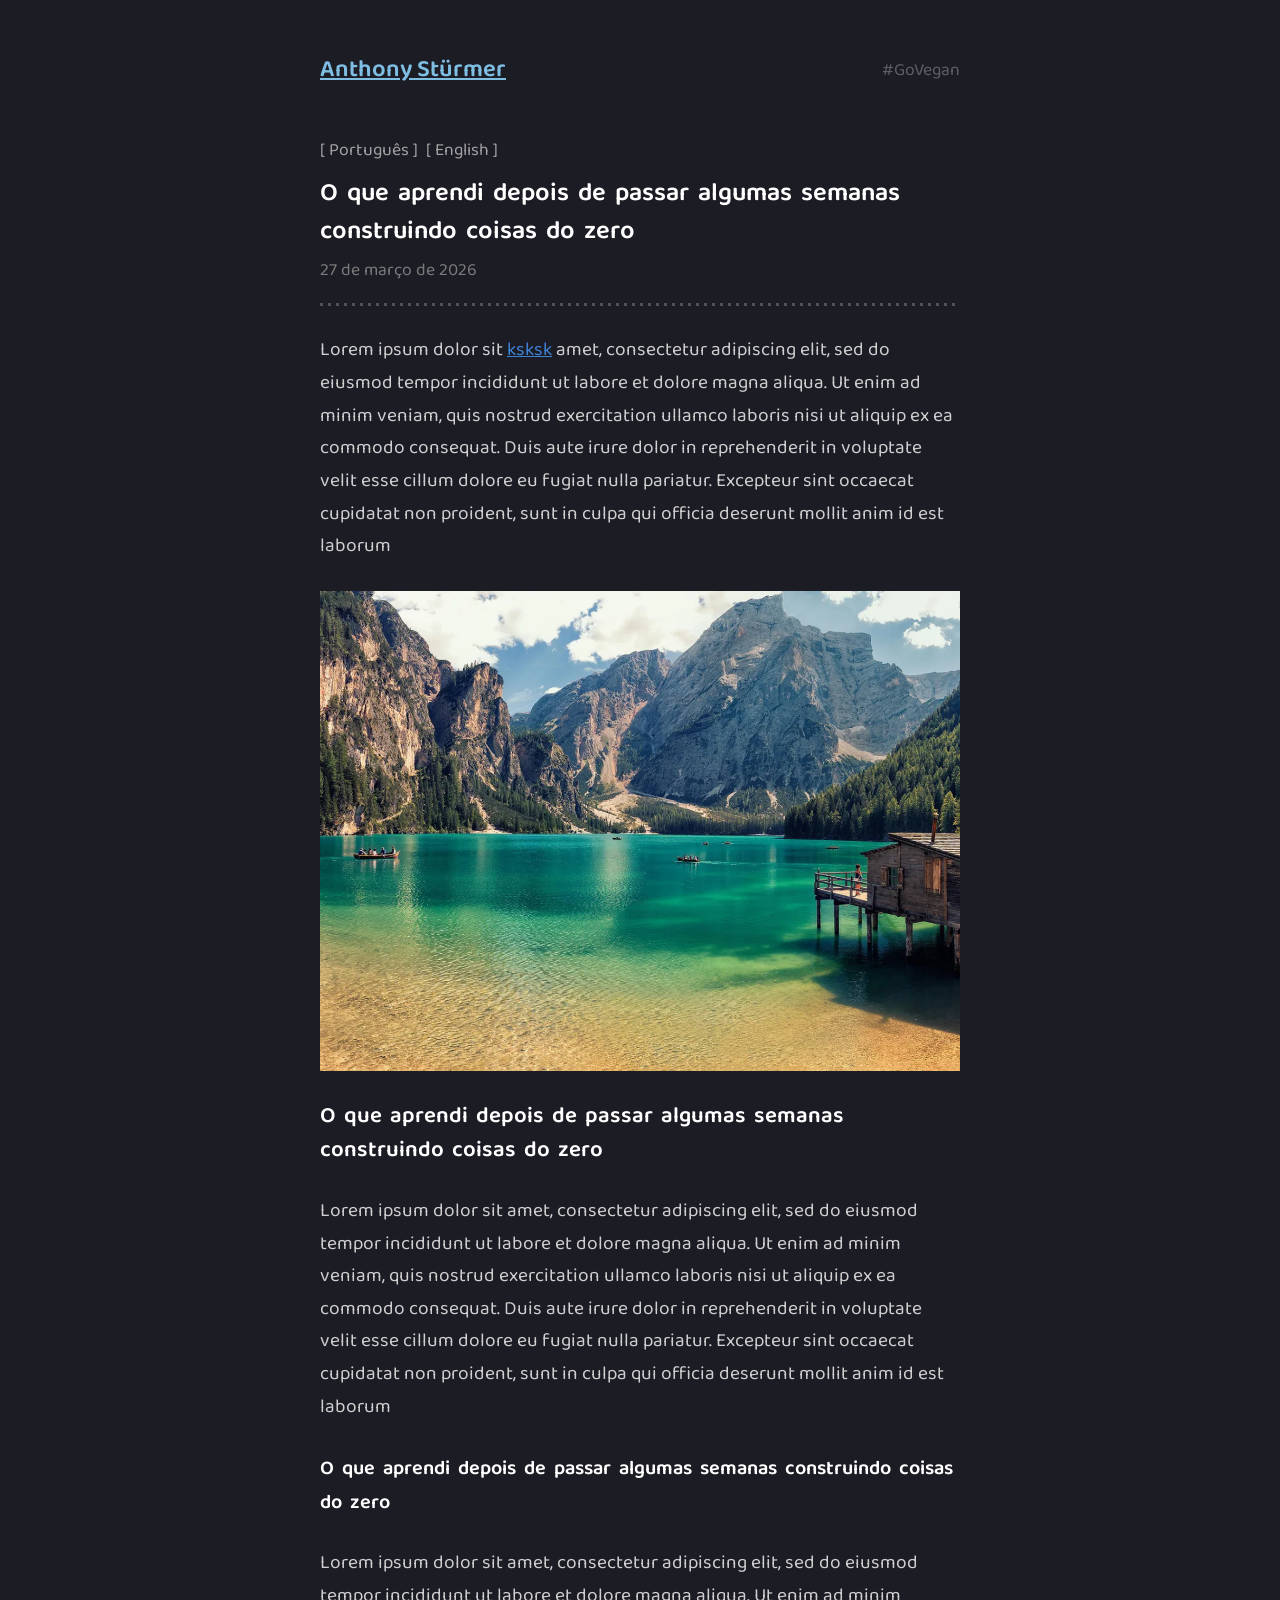
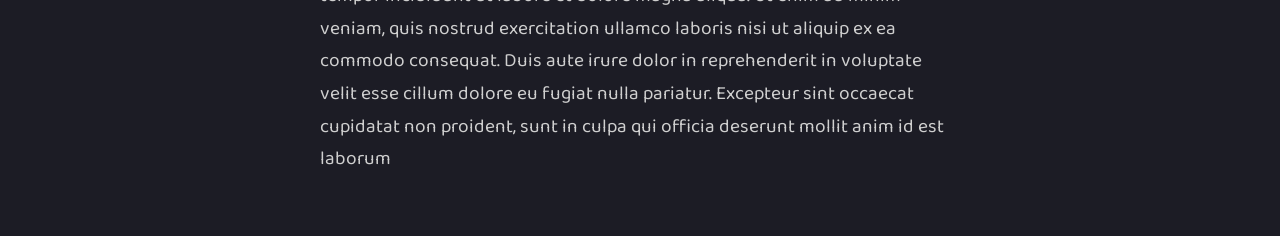
==== templates/posts.html @ 8fd53b9c "add initial files" ====
<!DOCTYPE html>
<html lang="en">
<head>


    <meta charset="UTF-8">
    <meta name="viewport" content="width=device-width, initial-scale=1.0">
    <title>Anthony Stürmer</title>
    <link rel="stylesheet" href="/global.css">
    <link rel="stylesheet" href="posts.css">


    <link rel="preconnect" href="https://fonts.googleapis.com" />
    <link rel="preconnect" href="https://fonts.gstatic.com" crossorigin />
    <link
      href="https://fonts.googleapis.com/css2?family=Atkinson+Hyperlegible+Next:ital,wght@0,200..800;1,200..800&display=swap"
      rel="stylesheet"
    />

 <link href="https://fonts.googleapis.com/css2?family=Baloo+2:wght@400..800&display=swap" rel="stylesheet">



<link rel="preconnect" href="https://fonts.googleapis.com">
<link rel="preconnect" href="https://fonts.gstatic.com" crossorigin>
<link href="https://fonts.googleapis.com/css2?family=Fraunces:ital,opsz,wght@0,9..144,100..900;1,9..144,100..900&family=Lora:ital,wght@0,400..700;1,400..700&display=swap" rel="stylesheet">

<link rel="preconnect" href="https://fonts.googleapis.com">
<link rel="preconnect" href="https://fonts.gstatic.com" crossorigin>
<link href="https://fonts.googleapis.com/css2?family=Baloo+2:wght@400..800&family=Pixelify+Sans:wght@400..700&display=swap" rel="stylesheet">

</head>
<body>

    <div class="main-container">
    <header class="page-header">

        <a href="/index.html" class="website-name">Anthony Stürmer</a>
        <p class="go-vegan">#GoVegan</p>

    </header>

    <nav class="page-options" aria-label="Opções da página">
        <a href="#pt">[ Português ]</a>
        <a href="#en">[ English ]</a>
    </nav>

    <main>



        <article>

            <header class="article-header"> 
            <h1>O que aprendi depois de passar algumas semanas construindo coisas do zero</h1>
            <time datetime="2026-03-27">27 de março de 2026</time>
                
            </header>


            <p>Lorem ipsum dolor sit <a href="">ksksk</a> amet, consectetur adipiscing elit, sed do eiusmod tempor incididunt ut labore et dolore magna aliqua. Ut enim ad minim veniam, quis nostrud exercitation ullamco laboris nisi ut aliquip ex ea commodo consequat. Duis aute irure dolor in reprehenderit in voluptate velit esse cillum dolore eu fugiat nulla pariatur. Excepteur sint occaecat cupidatat non proident, sunt in culpa qui officia deserunt mollit anim id est laborum</p>
            
            <img src="/images/test.webp">
            <h2>O que aprendi depois de passar algumas semanas construindo coisas do zero</h2>

            <p>Lorem ipsum dolor sit amet, consectetur adipiscing elit, sed do eiusmod tempor incididunt ut labore et dolore magna aliqua. Ut enim ad minim veniam, quis nostrud exercitation ullamco laboris nisi ut aliquip ex ea commodo consequat. Duis aute irure dolor in reprehenderit in voluptate velit esse cillum dolore eu fugiat nulla pariatur. Excepteur sint occaecat cupidatat non proident, sunt in culpa qui officia deserunt mollit anim id est laborum</p>

            <h3>O que aprendi depois de passar algumas semanas construindo coisas do zero</h3>

            <p>Lorem ipsum dolor sit amet, consectetur adipiscing elit, sed do eiusmod tempor incididunt ut labore et dolore magna aliqua. Ut enim ad minim veniam, quis nostrud exercitation ullamco laboris nisi ut aliquip ex ea commodo consequat. Duis aute irure dolor in reprehenderit in voluptate velit esse cillum dolore eu fugiat nulla pariatur. Excepteur sint occaecat cupidatat non proident, sunt in culpa qui officia deserunt mollit anim id est laborum</p>

        </article>

    </main>


    </div>
</body>
</html>
---- global.css ----
/* NORMALIZE: */

*,
*::before,
*::after {
    box-sizing: border-box;
}

html {
    line-height: 1.15;
    -webkit-text-size-adjust: 100%;
}

body {
    margin: 0;
}

main {
    display: block;
}

h1,
h2,
h3,
h4,
h5,
h6,
p,
figure,
blockquote {
    margin: 0;
}

ul,
ol {
    margin: 0;
    padding: 0;
    list-style: none;
}

a {
    color: inherit;
}

img,
picture,
video,
canvas,
svg {
    display: block;
    max-width: 100%;
}

button,
input,
textarea,
select {
    font: inherit;
}

button,
input,
textarea,
select {
    margin: 0;
}

button {
    cursor: pointer;
}

textarea {
    resize: vertical;
}

[hidden] {
    display: none !important;
}


/* GLOBAL CUSTON STYLES */ 

body {
    background-color: #1c1c25;
    display: flex;
    flex-direction: column;
    align-items: center;
}

* {
   
    color: white;
    font-family: "Baloo 2";
    font-weight: 100;
    
}

.website-name {

    font-size: 1.5rem;
    color: rgb(127, 190, 227);    
    font-weight: 500;
    text-decoration: none;
    font-weight: 600;
    text-decoration: underline;

}

.go-vegan {
    font-size: 1.1rem;
    color: rgba(255, 255, 255, 0.294);
}

.page-options {
    display: flex;
    flex-direction: row;
    gap: 8px;
    padding-bottom: 14px;
   
   
}

.page-options > button {
    background-color: transparent;
    border: 0px;
    padding: 0px;
    color: rgb(161, 161, 161);
    font-size: 1.1rem;
}

.page-options > a {
    text-decoration: none;
    color: rgb(161, 161, 161);
    font-size: 1.1rem;
}

.page-options > button:hover, .page-options > a:hover {
    text-decoration: underline;
}
---- templates/posts.css ----
.page-header {
    width: 100%;
    height: 140px;
    display: flex;
    align-items: center;
    justify-content: space-between;
}



.article-header {
    display: flex;
    flex-direction: column;
    gap: 10px;
    align-items: center;
        padding-bottom: 26px;
        background: repeating-linear-gradient(
        to right,
        #ffffff3b 0,
        #ffffff3b 3px,
        transparent 3px,
        transparent 8px
    );
    background-size: 100% 3px;
    background-position: bottom;
    background-repeat: no-repeat;
    cursor: pointer;
    text-decoration: none;
}

.article-header > time {
    color: rgb(122, 122, 122);
    font-size: 1.1rem;
    width: 100%;
}

h1 {
    word-spacing: 4px;
    line-height: 38px;
    color: rgb(255, 255, 255);
    font-size: 1.6rem;
    text-decoration: none;
    font-weight: 600;
}

h2 {
    word-spacing: 4px;
    line-height: 34px;
    color: rgb(255, 255, 255);
    font-size: 1.40rem;
    text-decoration: none;
    font-weight: 600;
}

h3 {
    word-spacing: 4px;
    line-height: 34px;
    color: rgb(255, 255, 255);
    font-size: 1.25rem;
    text-decoration: none;
    font-weight: 600;
}

.main-container {
    display: flex;
    flex-direction: column;
    width: 90%;
    max-width: 640px;
    min-height: 100vh;
    margin-bottom: 60px;
}

footer {
    width: 100%;
    margin-top: 70px;
    font-size: 1rem;
    display: flex;
    align-items: center;
    font-weight: 600;
}

article {
    display: flex;
    flex-direction: column;
    gap: 28px;
}

article > p {
    color: #cfcfcf;
    font-size: 1.2rem;
    line-height: 1.7;
    
}

img {
    width: 100%;

}

p > a {

   
    color: rgb(61, 129, 211);
}
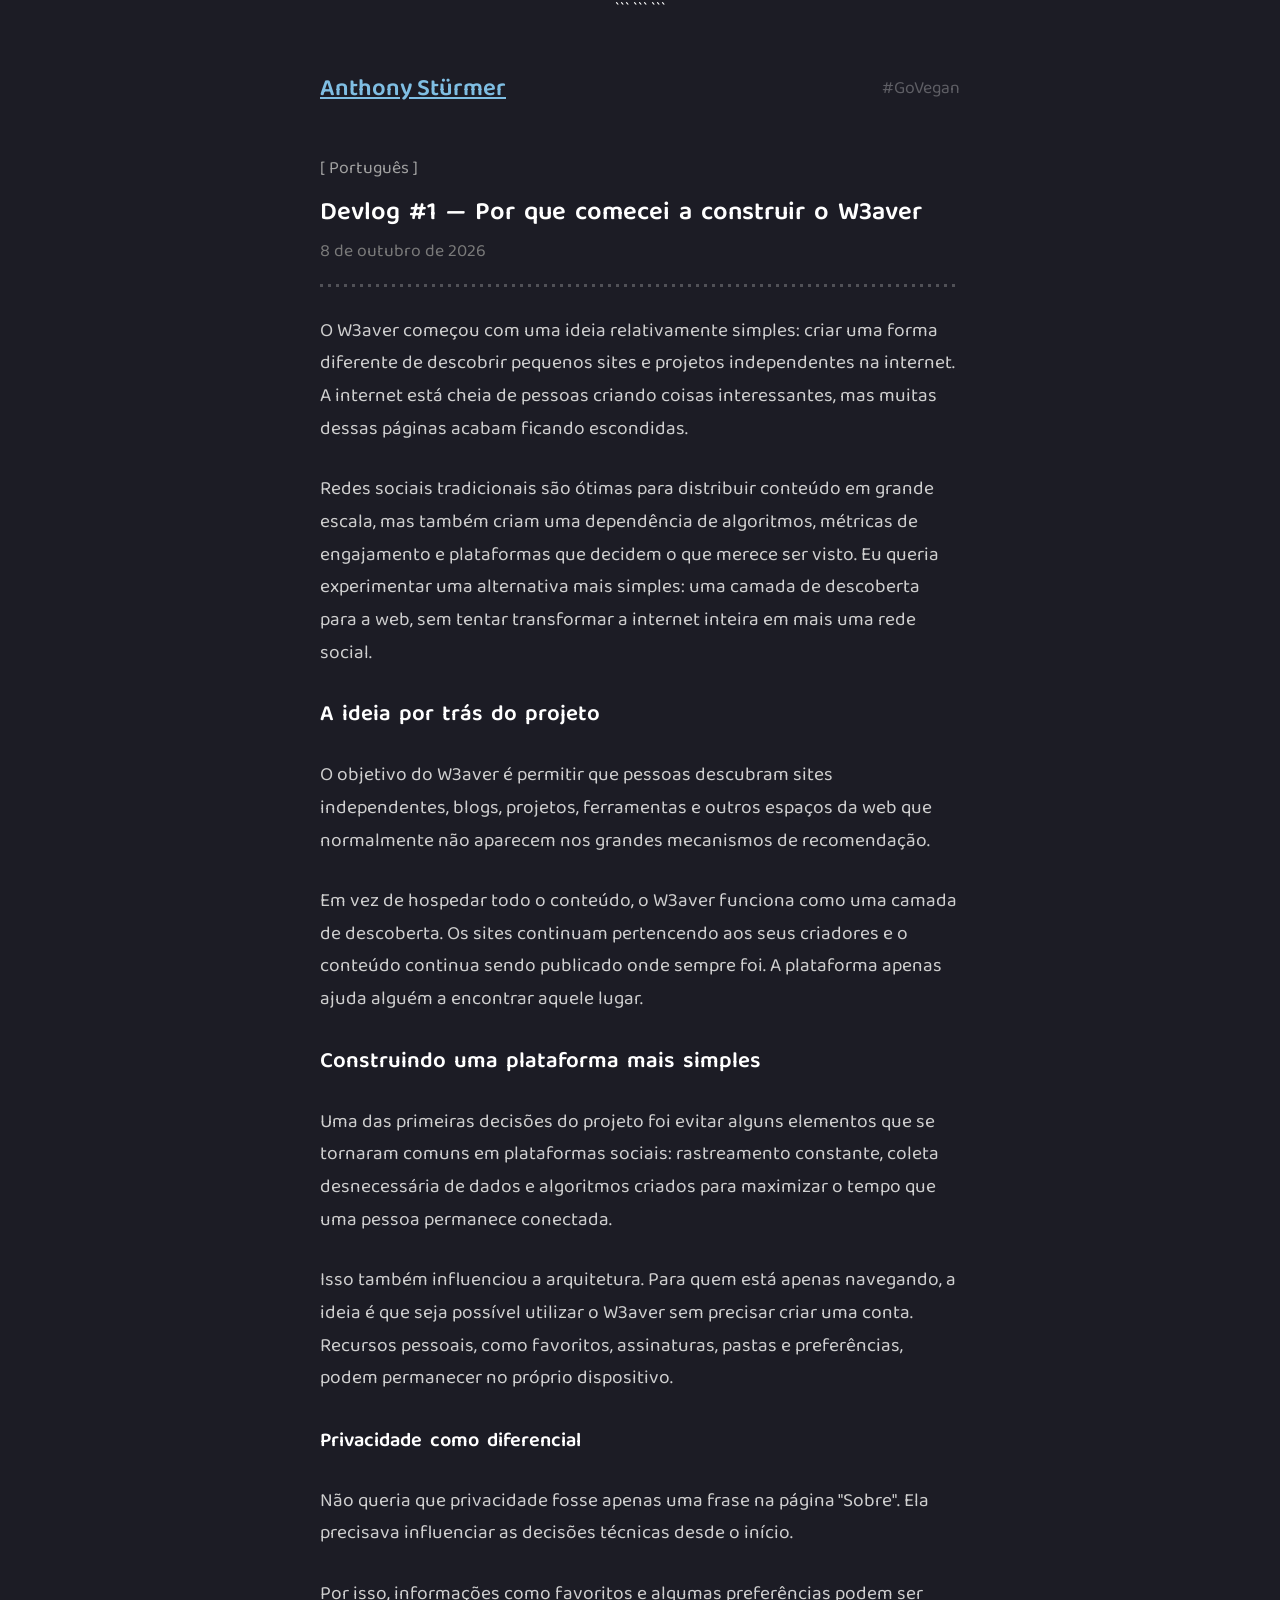
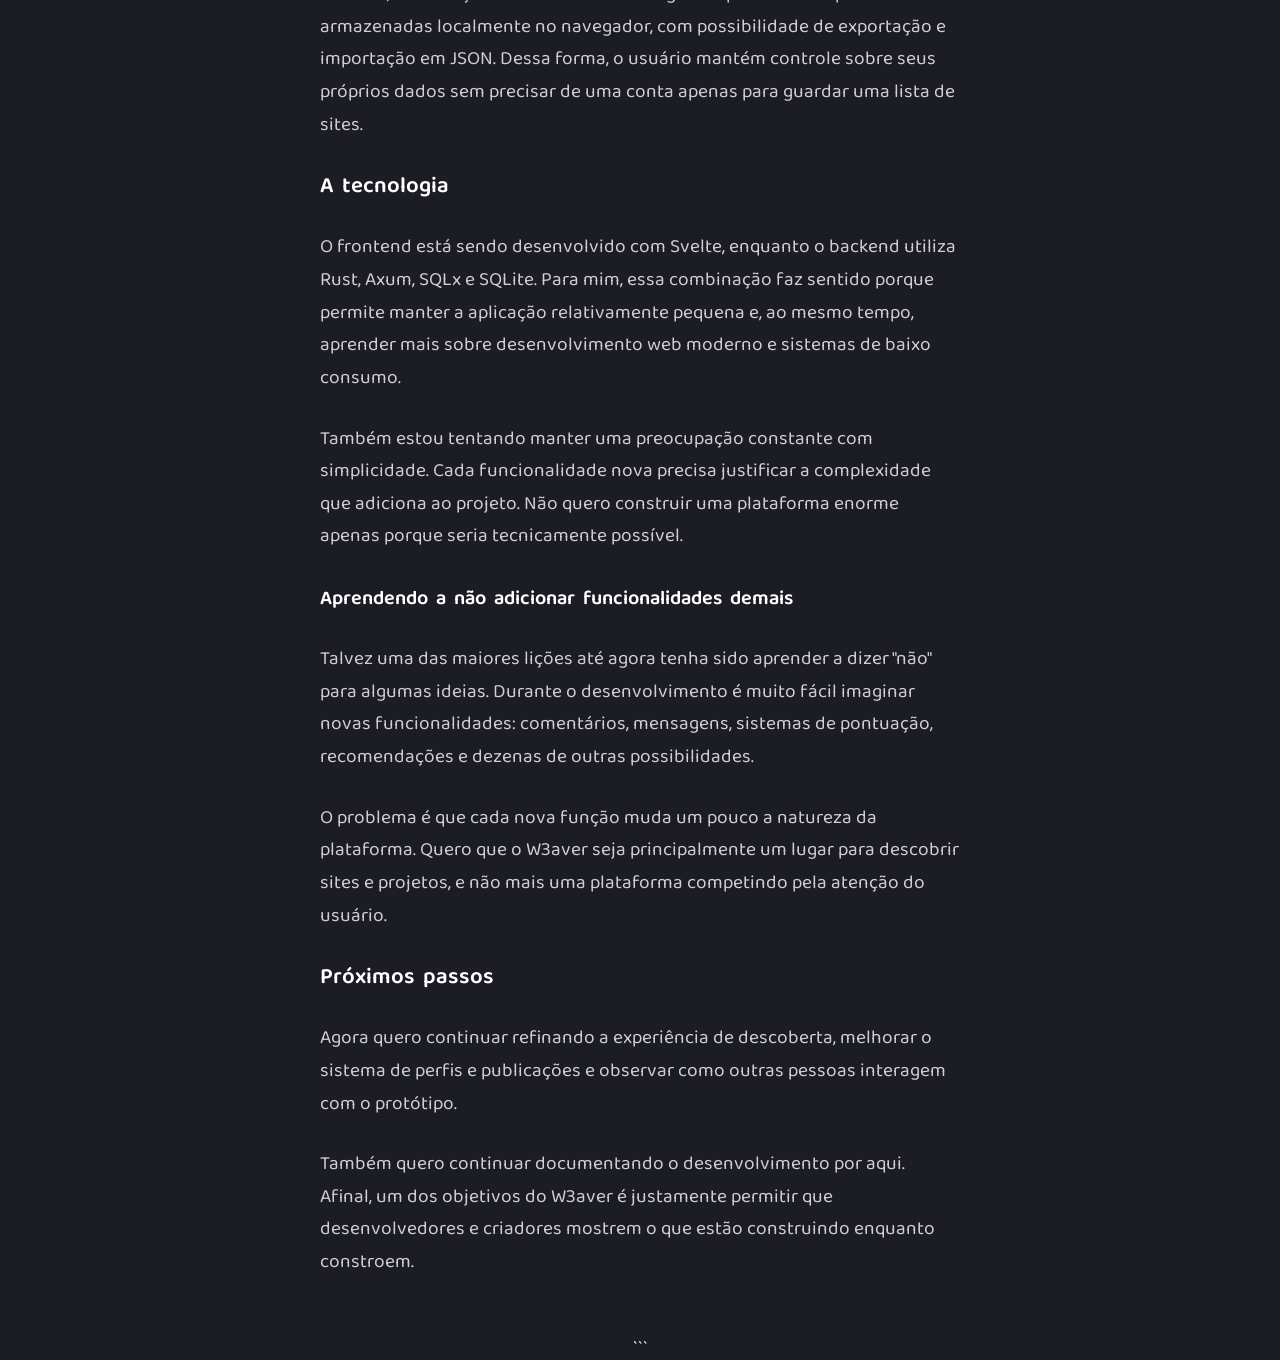
==== commit 6fa704c1: "post de exemplo para o Sebrae Supernova" ====
--- a/templates/posts.html
+++ b/templates/posts.html
@@ -1,79 +1,178 @@
 <!DOCTYPE html>
-<html lang="en">
+
+<html lang="pt-BR">
 <head>
 
+```
+<meta charset="UTF-8">
+<meta name="viewport" content="width=device-width, initial-scale=1.0">
+<title>Anthony Stürmer</title>
 
-    <meta charset="UTF-8">
-    <meta name="viewport" content="width=device-width, initial-scale=1.0">
-    <title>Anthony Stürmer</title>
-    <link rel="stylesheet" href="/global.css">
-    <link rel="stylesheet" href="posts.css">
-
-
-    <link rel="preconnect" href="https://fonts.googleapis.com" />
-    <link rel="preconnect" href="https://fonts.gstatic.com" crossorigin />
-    <link
-      href="https://fonts.googleapis.com/css2?family=Atkinson+Hyperlegible+Next:ital,wght@0,200..800;1,200..800&display=swap"
-      rel="stylesheet"
-    />
-
- <link href="https://fonts.googleapis.com/css2?family=Baloo+2:wght@400..800&display=swap" rel="stylesheet">
-
-
+<link rel="stylesheet" href="../global.css">
+<link rel="stylesheet" href="posts.css">
 
 <link rel="preconnect" href="https://fonts.googleapis.com">
 <link rel="preconnect" href="https://fonts.gstatic.com" crossorigin>
-<link href="https://fonts.googleapis.com/css2?family=Fraunces:ital,opsz,wght@0,9..144,100..900;1,9..144,100..900&family=Lora:ital,wght@0,400..700;1,400..700&display=swap" rel="stylesheet">
 
-<link rel="preconnect" href="https://fonts.googleapis.com">
-<link rel="preconnect" href="https://fonts.gstatic.com" crossorigin>
-<link href="https://fonts.googleapis.com/css2?family=Baloo+2:wght@400..800&family=Pixelify+Sans:wght@400..700&display=swap" rel="stylesheet">
+<link
+  href="https://fonts.googleapis.com/css2?family=Atkinson+Hyperlegible+Next:ital,wght@0,200..800;1,200..800&display=swap"
+  rel="stylesheet"
+>
+
+<link
+  href="https://fonts.googleapis.com/css2?family=Baloo+2:wght@400..800&display=swap"
+  rel="stylesheet"
+>
+
+<link
+  href="https://fonts.googleapis.com/css2?family=Fraunces:ital,opsz,wght@0,9..144,100..900;1,9..144,100..900&family=Lora:ital,wght@0,400..700;1,400..700&display=swap"
+  rel="stylesheet"
+>
+
+<link
+  href="https://fonts.googleapis.com/css2?family=Pixelify+Sans:wght@400..700&display=swap"
+  rel="stylesheet"
+>
+```
 
 </head>
+
 <body>
 
-    <div class="main-container">
+```
+<div class="main-container">
+
     <header class="page-header">
 
-        <a href="/index.html" class="website-name">Anthony Stürmer</a>
+        <a href="../index.html" class="website-name">
+            Anthony Stürmer
+        </a>
+
         <p class="go-vegan">#GoVegan</p>
 
     </header>
 
     <nav class="page-options" aria-label="Opções da página">
         <a href="#pt">[ Português ]</a>
-        <a href="#en">[ English ]</a>
+        <!--<a href="#en">[ English ]</a>-->
     </nav>
 
-    <main>
-
-
+    <main id="pt">
 
         <article>
 
-            <header class="article-header"> 
-            <h1>O que aprendi depois de passar algumas semanas construindo coisas do zero</h1>
-            <time datetime="2026-03-27">27 de março de 2026</time>
-                
+            <header class="article-header">
+
+                <h1>Devlog #1 — Por que comecei a construir o W3aver</h1>
+
+                <time datetime="2026-10-08">
+                    8 de outubro de 2026
+                </time>
+
             </header>
 
+            <p>
+                O W3aver começou com uma ideia relativamente simples: criar uma forma diferente de descobrir
+                pequenos sites e projetos independentes na internet. A internet está cheia de pessoas criando coisas
+                interessantes, mas muitas dessas páginas acabam ficando escondidas.
+            </p>
 
-            <p>Lorem ipsum dolor sit <a href="">ksksk</a> amet, consectetur adipiscing elit, sed do eiusmod tempor incididunt ut labore et dolore magna aliqua. Ut enim ad minim veniam, quis nostrud exercitation ullamco laboris nisi ut aliquip ex ea commodo consequat. Duis aute irure dolor in reprehenderit in voluptate velit esse cillum dolore eu fugiat nulla pariatur. Excepteur sint occaecat cupidatat non proident, sunt in culpa qui officia deserunt mollit anim id est laborum</p>
-            
-            <img src="/images/test.webp">
-            <h2>O que aprendi depois de passar algumas semanas construindo coisas do zero</h2>
+            <p>
+                Redes sociais tradicionais são ótimas para distribuir conteúdo em grande escala, mas também criam
+                uma dependência de algoritmos, métricas de engajamento e plataformas que decidem o que merece ser
+                visto. Eu queria experimentar uma alternativa mais simples: uma camada de descoberta para a web,
+                sem tentar transformar a internet inteira em mais uma rede social.
+            </p>
 
-            <p>Lorem ipsum dolor sit amet, consectetur adipiscing elit, sed do eiusmod tempor incididunt ut labore et dolore magna aliqua. Ut enim ad minim veniam, quis nostrud exercitation ullamco laboris nisi ut aliquip ex ea commodo consequat. Duis aute irure dolor in reprehenderit in voluptate velit esse cillum dolore eu fugiat nulla pariatur. Excepteur sint occaecat cupidatat non proident, sunt in culpa qui officia deserunt mollit anim id est laborum</p>
+            <h2>A ideia por trás do projeto</h2>
 
-            <h3>O que aprendi depois de passar algumas semanas construindo coisas do zero</h3>
+            <p>
+                O objetivo do W3aver é permitir que pessoas descubram sites independentes, blogs, projetos,
+                ferramentas e outros espaços da web que normalmente não aparecem nos grandes mecanismos de
+                recomendação.
+            </p>
 
-            <p>Lorem ipsum dolor sit amet, consectetur adipiscing elit, sed do eiusmod tempor incididunt ut labore et dolore magna aliqua. Ut enim ad minim veniam, quis nostrud exercitation ullamco laboris nisi ut aliquip ex ea commodo consequat. Duis aute irure dolor in reprehenderit in voluptate velit esse cillum dolore eu fugiat nulla pariatur. Excepteur sint occaecat cupidatat non proident, sunt in culpa qui officia deserunt mollit anim id est laborum</p>
+            <p>
+                Em vez de hospedar todo o conteúdo, o W3aver funciona como uma camada de descoberta. Os sites
+                continuam pertencendo aos seus criadores e o conteúdo continua sendo publicado onde sempre foi.
+                A plataforma apenas ajuda alguém a encontrar aquele lugar.
+            </p>
+
+            <h2>Construindo uma plataforma mais simples</h2>
+
+            <p>
+                Uma das primeiras decisões do projeto foi evitar alguns elementos que se tornaram comuns em
+                plataformas sociais: rastreamento constante, coleta desnecessária de dados e algoritmos criados
+                para maximizar o tempo que uma pessoa permanece conectada.
+            </p>
+
+            <p>
+                Isso também influenciou a arquitetura. Para quem está apenas navegando, a ideia é que seja possível
+                utilizar o W3aver sem precisar criar uma conta. Recursos pessoais, como favoritos, assinaturas,
+                pastas e preferências, podem permanecer no próprio dispositivo.
+            </p>
+
+            <h3>Privacidade como diferencial</h3>
+
+            <p>
+                Não queria que privacidade fosse apenas uma frase na página "Sobre". Ela precisava influenciar as
+                decisões técnicas desde o início.
+            </p>
+
+            <p>
+                Por isso, informações como favoritos e algumas preferências podem ser armazenadas localmente no
+                navegador, com possibilidade de exportação e importação em JSON. Dessa forma, o usuário mantém
+                controle sobre seus próprios dados sem precisar de uma conta apenas para guardar uma lista de sites.
+            </p>
+
+            <h2>A tecnologia</h2>
+
+            <p>
+                O frontend está sendo desenvolvido com Svelte, enquanto o backend utiliza Rust, Axum, SQLx e
+                SQLite. Para mim, essa combinação faz sentido porque permite manter a aplicação relativamente
+                pequena e, ao mesmo tempo, aprender mais sobre desenvolvimento web moderno e sistemas de baixo
+                consumo.
+            </p>
+
+            <p>
+                Também estou tentando manter uma preocupação constante com simplicidade. Cada funcionalidade nova
+                precisa justificar a complexidade que adiciona ao projeto. Não quero construir uma plataforma
+                enorme apenas porque seria tecnicamente possível.
+            </p>
+
+            <h3>Aprendendo a não adicionar funcionalidades demais</h3>
+
+            <p>
+                Talvez uma das maiores lições até agora tenha sido aprender a dizer "não" para algumas ideias.
+                Durante o desenvolvimento é muito fácil imaginar novas funcionalidades: comentários, mensagens,
+                sistemas de pontuação, recomendações e dezenas de outras possibilidades.
+            </p>
+
+            <p>
+                O problema é que cada nova função muda um pouco a natureza da plataforma. Quero que o W3aver seja
+                principalmente um lugar para descobrir sites e projetos, e não mais uma plataforma competindo pela
+                atenção do usuário.
+            </p>
+
+            <h2>Próximos passos</h2>
+
+            <p>
+                Agora quero continuar refinando a experiência de descoberta, melhorar o sistema de perfis e
+                publicações e observar como outras pessoas interagem com o protótipo.
+            </p>
+
+            <p>
+                Também quero continuar documentando o desenvolvimento por aqui. Afinal, um dos objetivos do W3aver
+                é justamente permitir que desenvolvedores e criadores mostrem o que estão construindo enquanto
+                constroem.
+            </p>
 
         </article>
 
     </main>
 
+</div>
+```
 
-    </div>
 </body>
-</html>+</html>
--- a/templates/posts.css
+++ b/templates/posts.css
@@ -17,9 +17,9 @@
     display: flex;
     flex-direction: column;
     gap: 10px;
-    align-items: center;
-        padding-bottom: 26px;
-        background: repeating-linear-gradient(
+    align-items: start;
+    padding-bottom: 26px;
+    background: repeating-linear-gradient(
         to right,
         #ffffff3b 0,
         #ffffff3b 3px,
@@ -37,6 +37,7 @@
     color: rgb(122, 122, 122);
     font-size: 1.1rem;
     width: 100%;
+
 }
 
 h1 {
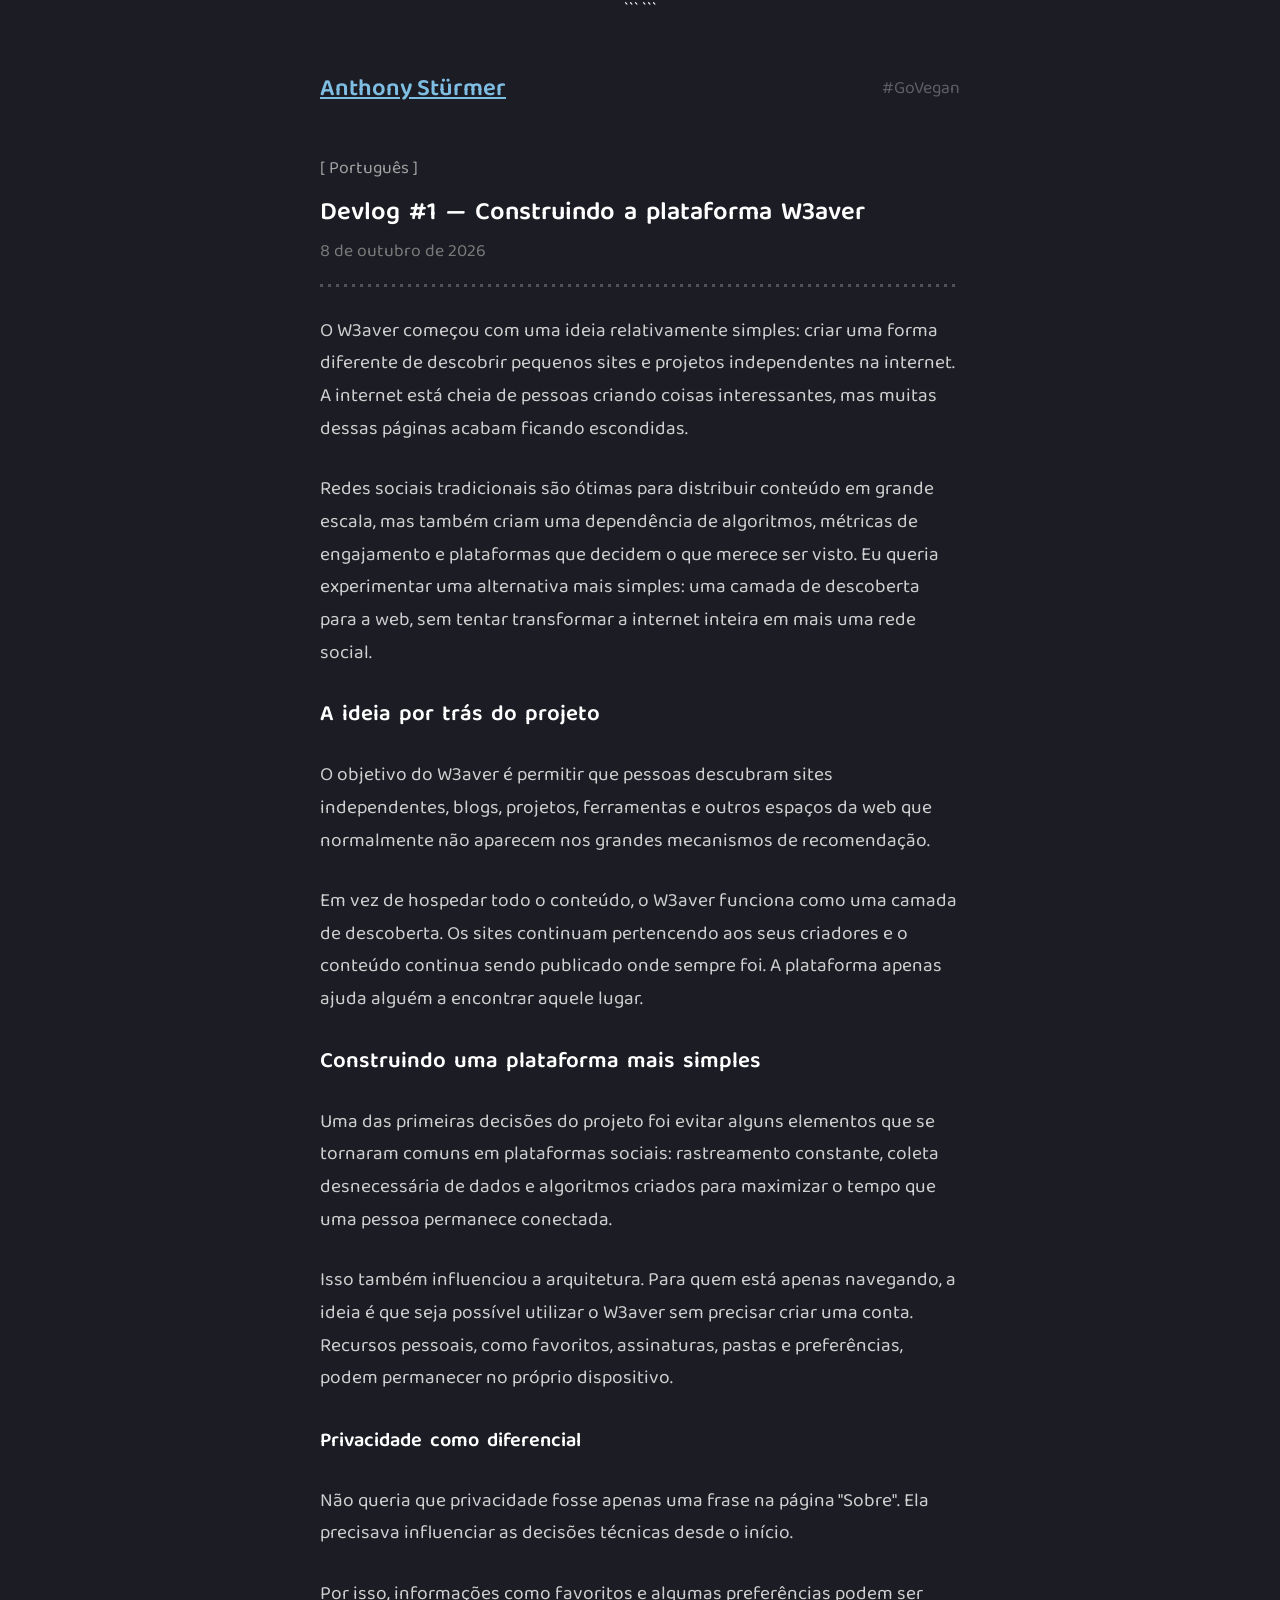
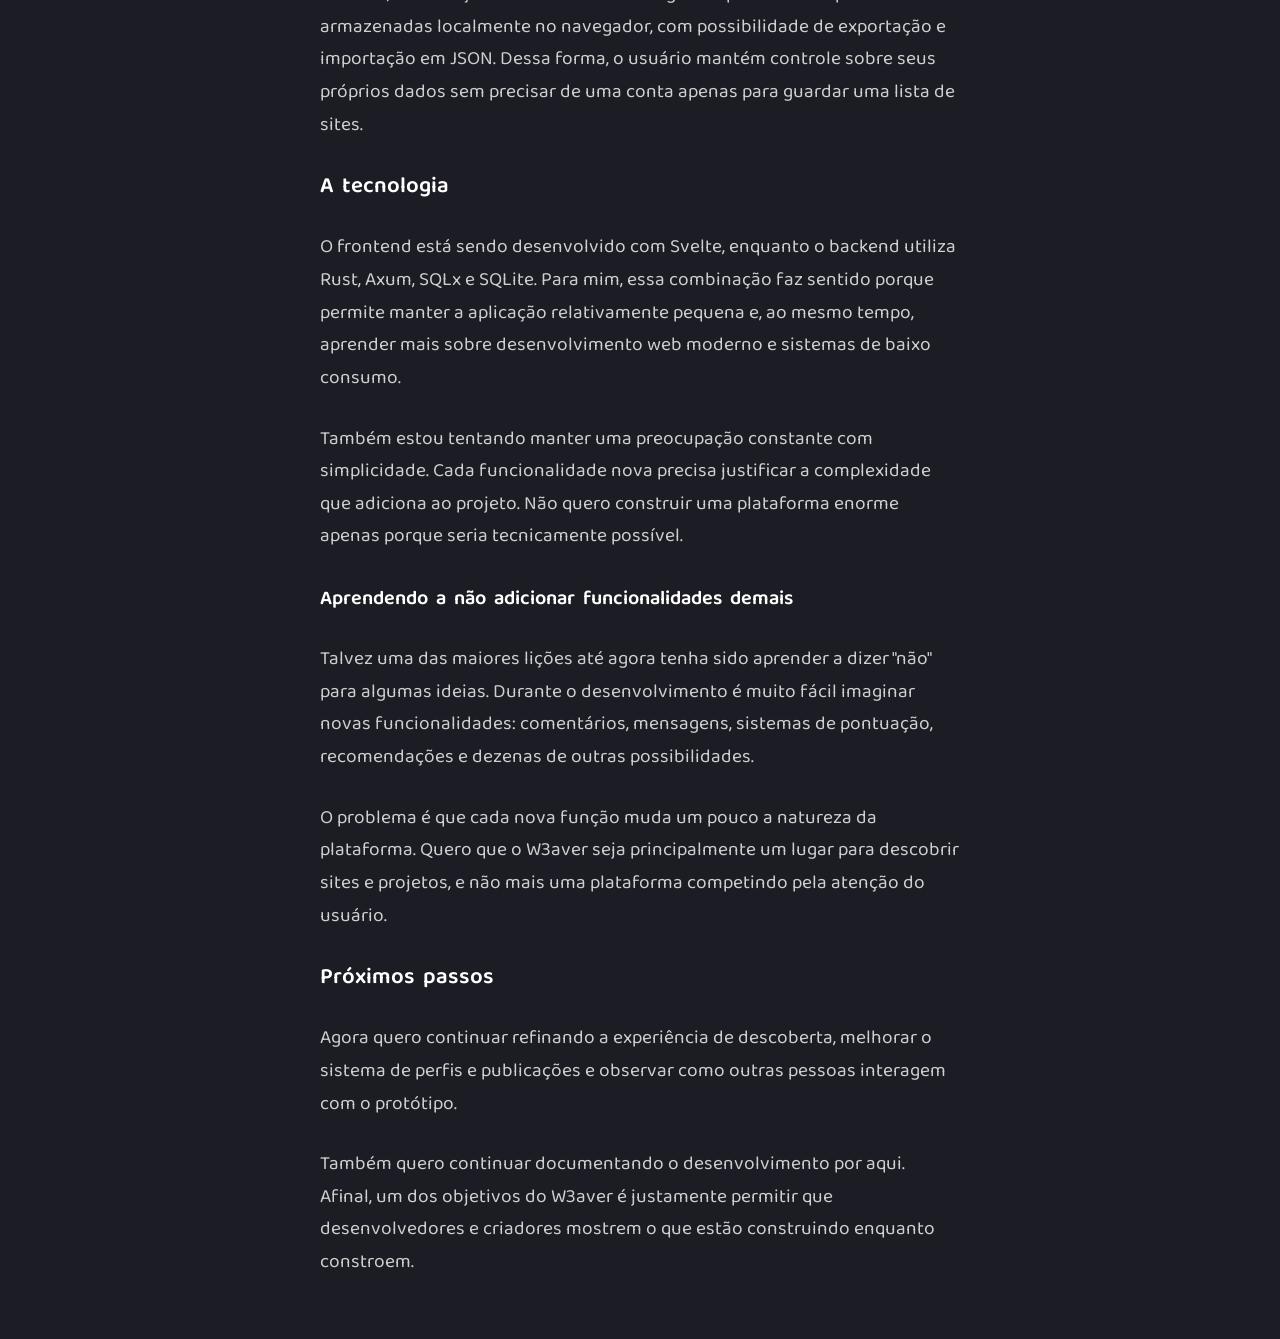
==== commit 84e5440b: "correção de erros nos caminhos" ====
--- a/templates/posts.html
+++ b/templates/posts.html
@@ -3,7 +3,6 @@
 <html lang="pt-BR">
 <head>
 
-```
 <meta charset="UTF-8">
 <meta name="viewport" content="width=device-width, initial-scale=1.0">
 <title>Anthony Stürmer</title>
@@ -63,7 +62,7 @@
 
             <header class="article-header">
 
-                <h1>Devlog #1 — Por que comecei a construir o W3aver</h1>
+                <h1>Devlog #1 — Construindo a plataforma W3aver</h1>
 
                 <time datetime="2026-10-08">
                     8 de outubro de 2026
@@ -172,7 +171,5 @@
     </main>
 
 </div>
-```
-
 </body>
 </html>
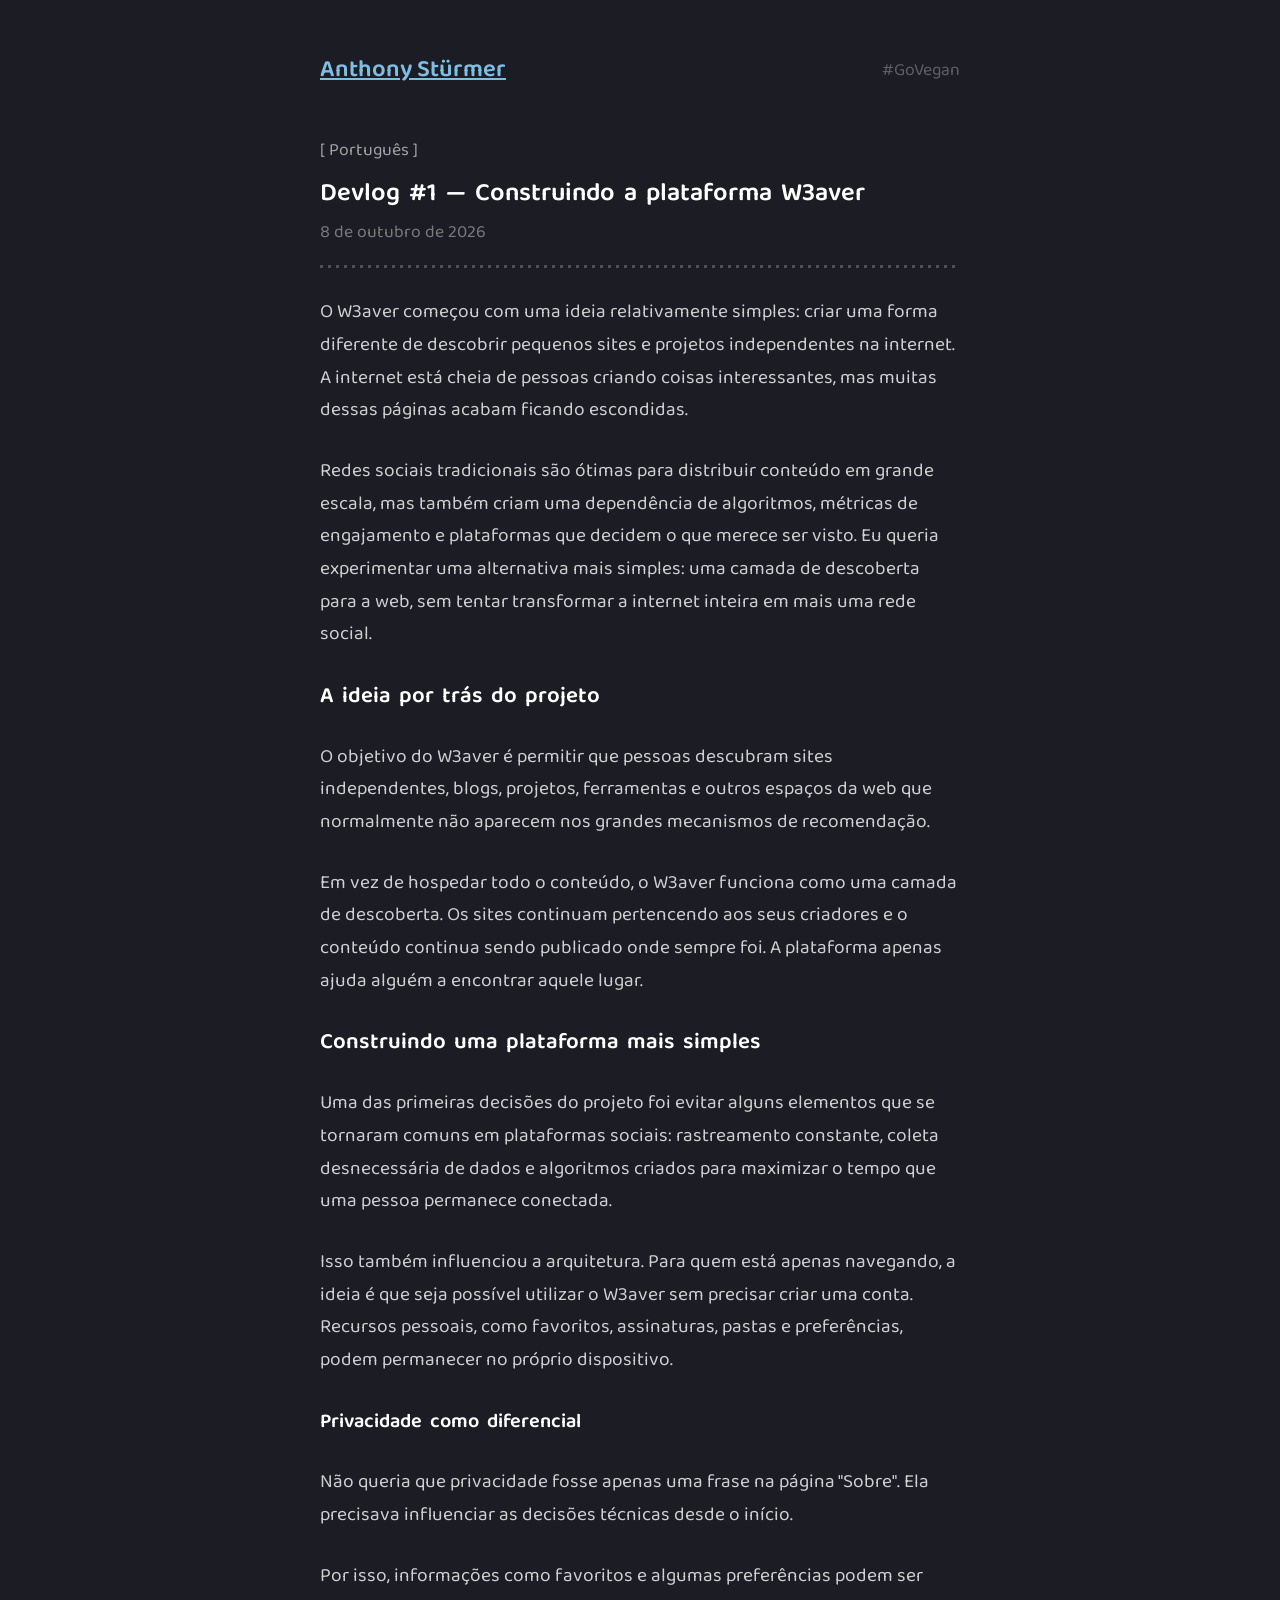
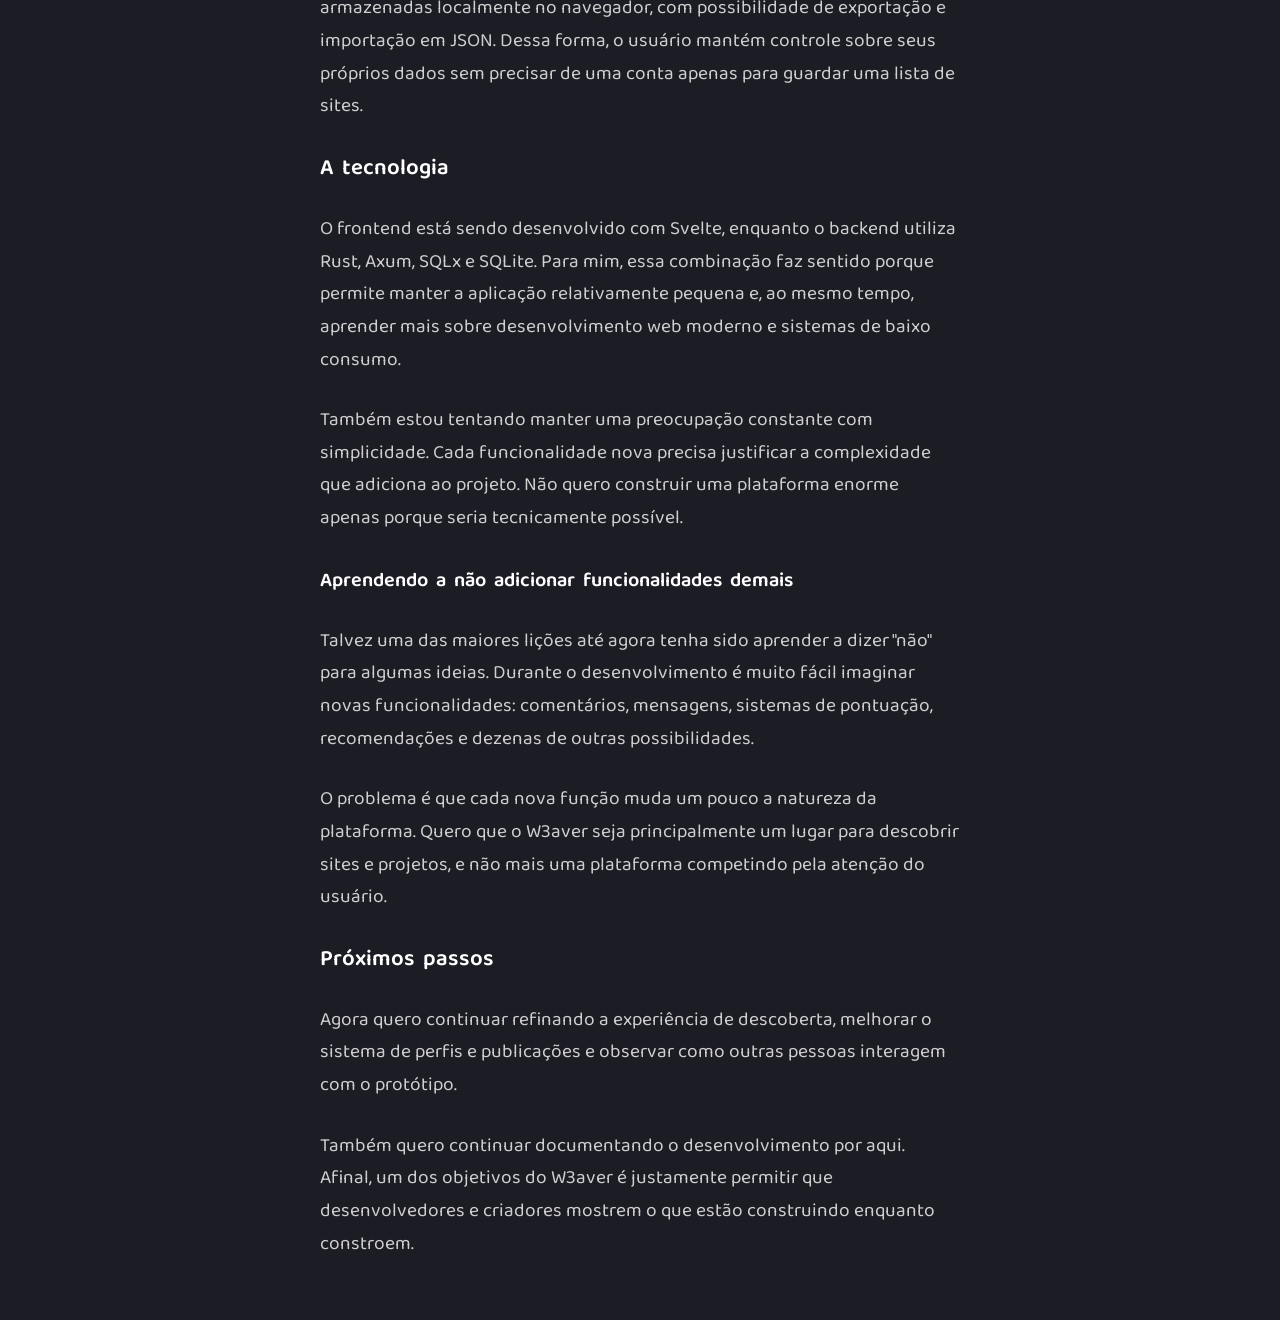
==== commit b9cc71e2: "pequeno ajuste" ====
--- a/templates/posts.html
+++ b/templates/posts.html
@@ -32,13 +32,10 @@
   href="https://fonts.googleapis.com/css2?family=Pixelify+Sans:wght@400..700&display=swap"
   rel="stylesheet"
 >
-```
-
 </head>
 
 <body>
 
-```
 <div class="main-container">
 
     <header class="page-header">
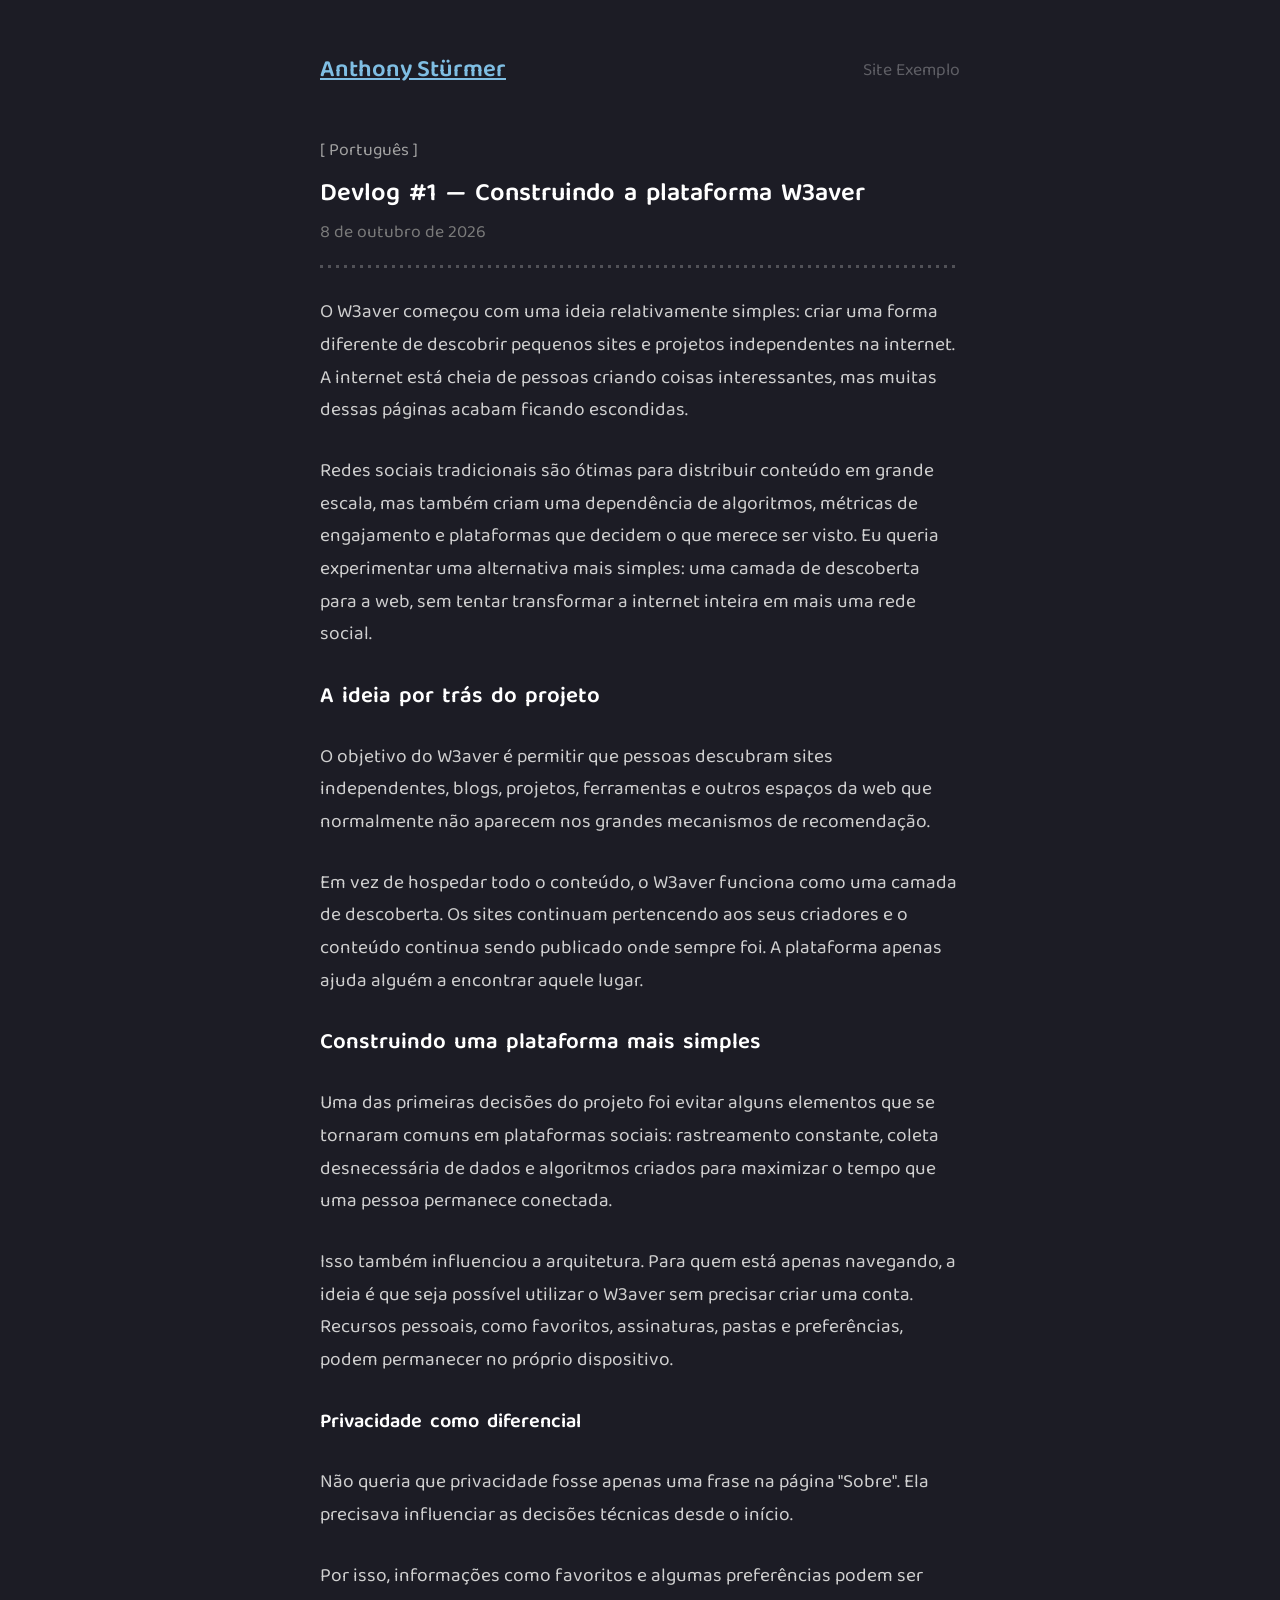
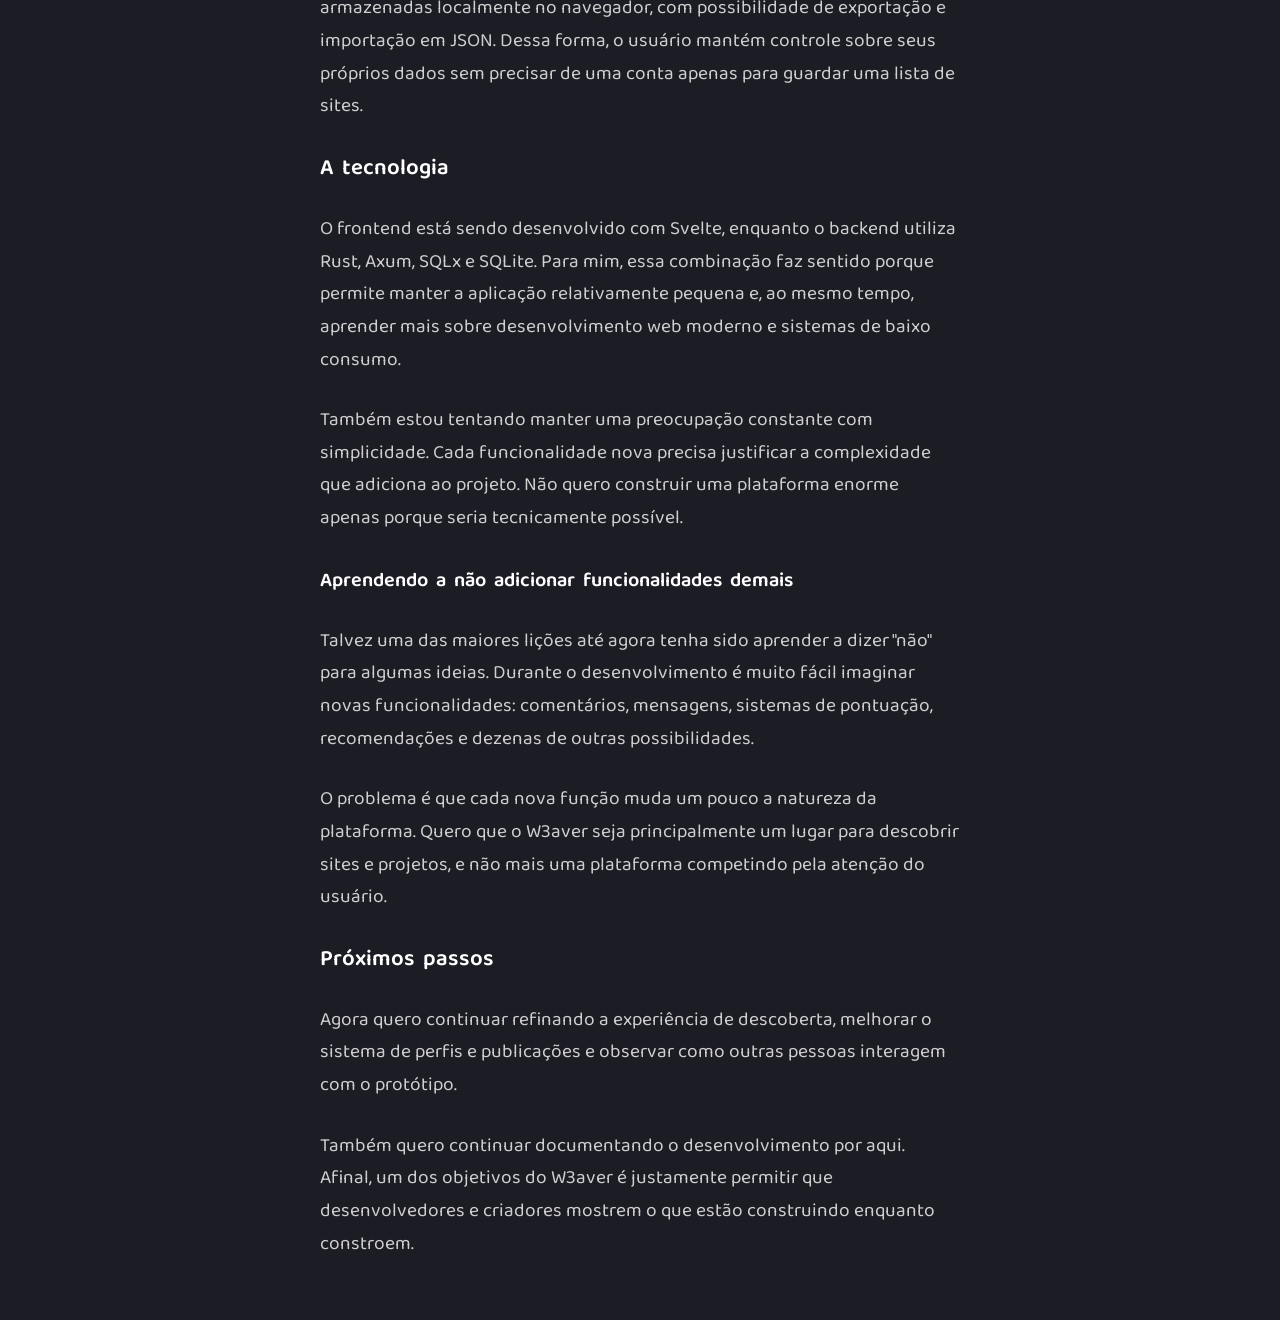
==== commit 3737e6c8: "adição do aviso "site exemplo"" ====
--- a/templates/posts.html
+++ b/templates/posts.html
@@ -44,7 +44,7 @@
             Anthony Stürmer
         </a>
 
-        <p class="go-vegan">#GoVegan</p>
+        <p class="go-vegan">Site Exemplo</p>
 
     </header>
 
